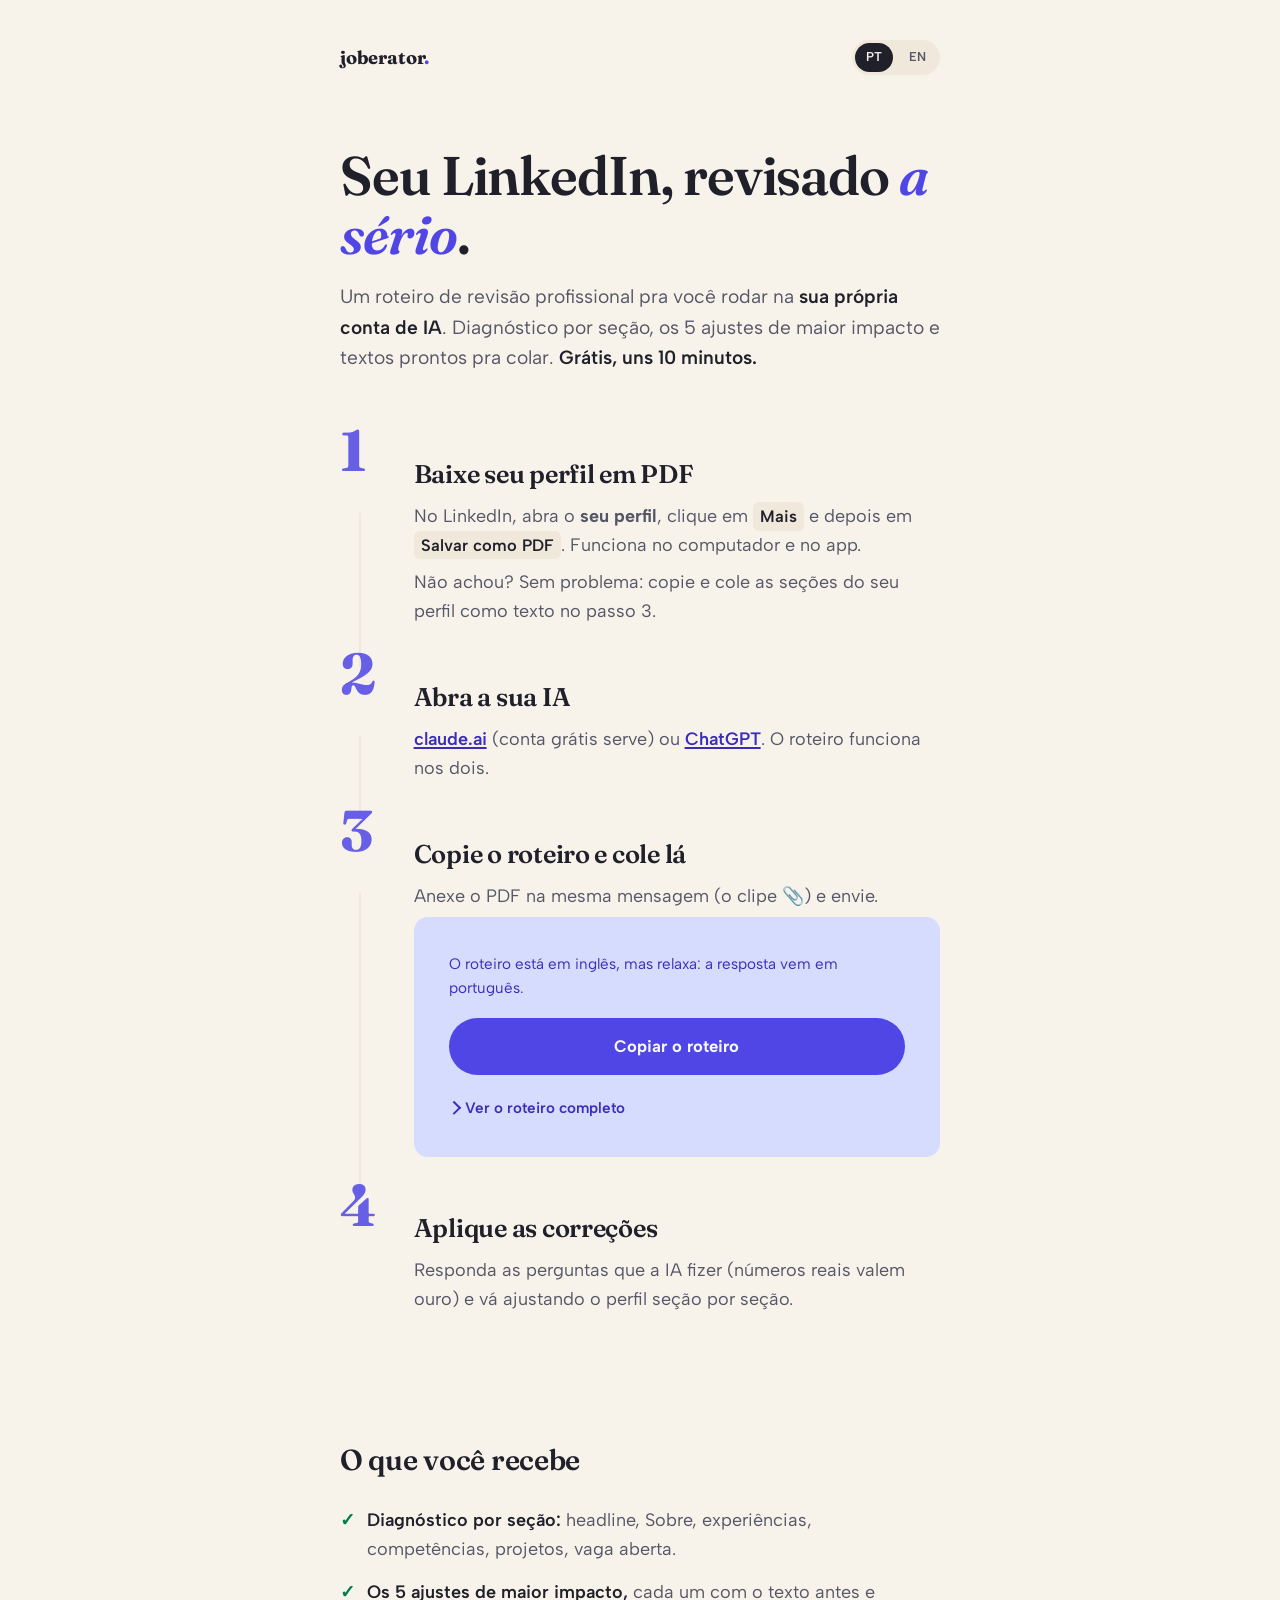
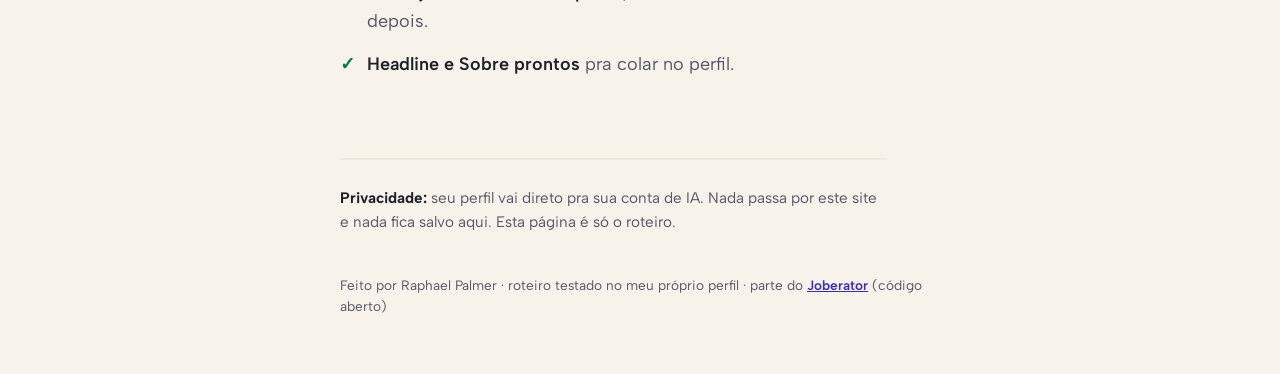
==== docs/index.html @ a7b94f17 "feat: profile-review skill + shareable bilingual guide page skills/profile-review/SKILL.md: review r" ====
<!DOCTYPE html>
<html lang="pt-BR" data-lang="pt">
<head>
<meta charset="UTF-8">
<meta name="viewport" content="width=device-width, initial-scale=1.0">
<title>Revisão de LinkedIn com IA · Joberator</title>
<meta name="description" content="Um roteiro de revisão profissional do seu perfil do LinkedIn, para rodar na sua própria conta de IA. Grátis, leva 10 minutos.">
<link rel="preconnect" href="https://fonts.googleapis.com">
<link rel="preconnect" href="https://fonts.gstatic.com" crossorigin>
<link href="https://fonts.googleapis.com/css2?family=Fraunces:opsz,wght@9..144,500;9..144,600;9..144,700&family=Albert+Sans:wght@400;500;600;700&display=swap" rel="stylesheet">
<style>
  :root {
    --paper: oklch(96.5% 0.012 85);
    --paper-deep: oklch(93.5% 0.02 85);
    --ink: oklch(25% 0.02 285);
    --ink-dim: oklch(46% 0.025 285);
    --accent: oklch(51% 0.23 277);
    --accent-deep: oklch(42% 0.21 277);
    --accent-soft: oklch(90% 0.045 277);
    --ok: oklch(52% 0.13 155);
    --radius: 14px;
  }
  * { margin: 0; padding: 0; box-sizing: border-box; }
  html { scroll-behavior: smooth; }
  body {
    background: var(--paper);
    color: var(--ink);
    font-family: "Albert Sans", sans-serif;
    font-size: clamp(1rem, 0.95rem + 0.3vw, 1.125rem);
    line-height: 1.6;
    -webkit-font-smoothing: antialiased;
  }
  /* language switching */
  html[data-lang="pt"] .en { display: none !important; }
  html[data-lang="en"] .pt { display: none !important; }

  .wrap {
    max-width: 680px;
    margin: 0 auto;
    padding: clamp(1.25rem, 4vw, 2.5rem);
  }

  header {
    display: flex;
    align-items: center;
    justify-content: space-between;
    padding-bottom: clamp(2.5rem, 8vw, 4.5rem);
  }
  .wordmark {
    font-family: "Fraunces", serif;
    font-weight: 700;
    font-size: 1.15rem;
    letter-spacing: -0.01em;
    color: var(--ink);
    text-decoration: none;
  }
  .wordmark span { color: var(--accent); }
  .lang-toggle {
    display: flex;
    gap: 0.25rem;
    background: var(--paper-deep);
    border-radius: 999px;
    padding: 0.2rem;
  }
  .lang-toggle button {
    font: inherit;
    font-size: 0.8rem;
    font-weight: 600;
    border: none;
    background: transparent;
    color: var(--ink-dim);
    padding: 0.25rem 0.7rem;
    border-radius: 999px;
    cursor: pointer;
  }
  .lang-toggle button[aria-pressed="true"] {
    background: var(--ink);
    color: var(--paper);
  }

  h1 {
    font-family: "Fraunces", serif;
    font-weight: 600;
    font-size: clamp(2.3rem, 6.5vw, 3.4rem);
    line-height: 1.08;
    letter-spacing: -0.02em;
    margin-bottom: 1.1rem;
  }
  h1 em {
    font-style: italic;
    color: var(--accent);
  }
  .lede {
    color: var(--ink-dim);
    font-size: clamp(1.05rem, 1rem + 0.4vw, 1.2rem);
    max-width: 34em;
  }
  .lede strong { color: var(--ink); font-weight: 600; }

  /* steps */
  .steps {
    list-style: none;
    margin: clamp(3rem, 9vw, 5rem) 0 0;
    counter-reset: step;
  }
  .steps li {
    counter-increment: step;
    position: relative;
    padding: 0 0 clamp(2.2rem, 6vw, 3.2rem) clamp(3.4rem, 9vw, 4.6rem);
  }
  .steps li::before {
    content: counter(step);
    position: absolute;
    left: 0;
    top: -0.55em;
    font-family: "Fraunces", serif;
    font-weight: 700;
    font-size: clamp(2.6rem, 7vw, 3.6rem);
    line-height: 1;
    color: var(--accent);
    opacity: 0.85;
  }
  .steps li:not(:last-child)::after {
    content: "";
    position: absolute;
    left: clamp(0.85rem, 2.4vw, 1.2rem);
    top: clamp(2.6rem, 7.5vw, 3.7rem);
    bottom: 0.6rem;
    width: 2px;
    background: var(--paper-deep);
  }
  .steps h2 {
    font-family: "Fraunces", serif;
    font-weight: 600;
    font-size: clamp(1.3rem, 3.5vw, 1.6rem);
    letter-spacing: -0.01em;
    margin-bottom: 0.45rem;
  }
  .steps p { color: var(--ink-dim); max-width: 32em; }
  .steps p + p { margin-top: 0.5rem; }
  .path {
    display: inline-block;
    background: var(--paper-deep);
    border-radius: 6px;
    padding: 0.05rem 0.45rem;
    font-weight: 600;
    font-size: 0.92em;
    color: var(--ink);
    white-space: nowrap;
  }
  .steps a { color: var(--accent-deep); font-weight: 600; text-decoration-thickness: 1.5px; text-underline-offset: 2px; }

  /* prompt block */
  .prompt-zone {
    background: var(--accent-soft);
    border-radius: var(--radius);
    padding: clamp(1.4rem, 4.5vw, 2.2rem);
    margin-top: 0.4rem;
  }
  .prompt-zone .hint {
    font-size: 0.95rem;
    color: var(--accent-deep);
    margin-bottom: 1.1rem;
    max-width: 30em;
  }
  .copy-btn {
    font: inherit;
    font-weight: 700;
    font-size: 1.05rem;
    width: 100%;
    border: none;
    border-radius: 999px;
    background: var(--accent);
    color: oklch(98% 0.005 277);
    padding: 0.95rem 1.6rem;
    cursor: pointer;
    transition: transform 0.15s cubic-bezier(0.22, 1, 0.36, 1), background 0.15s;
  }
  .copy-btn:hover { background: var(--accent-deep); }
  .copy-btn:active { transform: scale(0.985); }
  .copy-btn.done { background: var(--ok); }
  details { margin-top: 1.1rem; }
  summary {
    cursor: pointer;
    font-weight: 600;
    font-size: 0.95rem;
    color: var(--accent-deep);
    list-style: none;
    display: inline-flex;
    align-items: center;
    gap: 0.4rem;
  }
  summary::-webkit-details-marker { display: none; }
  summary::before {
    content: "";
    width: 0.5em; height: 0.5em;
    border-right: 2px solid currentColor;
    border-bottom: 2px solid currentColor;
    transform: rotate(-45deg);
    transition: transform 0.2s ease-out;
  }
  details[open] summary::before { transform: rotate(45deg); }
  pre {
    margin-top: 0.9rem;
    background: var(--paper);
    border-radius: 10px;
    padding: 1.1rem 1.2rem;
    font-size: 0.8rem;
    line-height: 1.55;
    white-space: pre-wrap;
    overflow-wrap: break-word;
    color: var(--ink-dim);
    max-height: 22rem;
    overflow-y: auto;
  }

  /* result list */
  .result {
    margin: clamp(3rem, 9vw, 4.5rem) 0 0;
  }
  .result h2 {
    font-family: "Fraunces", serif;
    font-weight: 600;
    font-size: clamp(1.4rem, 4vw, 1.8rem);
    letter-spacing: -0.01em;
    margin-bottom: 1rem;
  }
  .result ul { list-style: none; }
  .result li {
    padding: 0.45rem 0 0.45rem 1.7rem;
    position: relative;
    color: var(--ink-dim);
  }
  .result li::before {
    content: "✓";
    position: absolute;
    left: 0;
    color: var(--ok);
    font-weight: 700;
  }
  .result li strong { color: var(--ink); font-weight: 600; }

  .privacy {
    margin-top: clamp(3rem, 9vw, 4.5rem);
    border-top: 2px solid var(--paper-deep);
    padding-top: 1.6rem;
    font-size: 0.95rem;
    color: var(--ink-dim);
    max-width: 36em;
  }
  .privacy strong { color: var(--ink); }

  footer {
    margin-top: 2.5rem;
    padding-bottom: 1rem;
    font-size: 0.85rem;
    color: var(--ink-dim);
  }
  footer a { color: var(--accent-deep); font-weight: 600; }

  @media (prefers-reduced-motion: reduce) {
    * { transition: none !important; }
    html { scroll-behavior: auto; }
  }
</style>
</head>
<body>
<div class="wrap">

<header>
  <a class="wordmark" href="https://github.com/IvPalmer/joberator">joberator<span>.</span></a>
  <nav class="lang-toggle" aria-label="Idioma / Language">
    <button type="button" data-setlang="pt" aria-pressed="true">PT</button>
    <button type="button" data-setlang="en" aria-pressed="false">EN</button>
  </nav>
</header>

<main>
  <h1>
    <span class="pt">Seu LinkedIn, revisado <em>a sério</em>.</span>
    <span class="en">Your LinkedIn, reviewed <em>for real</em>.</span>
  </h1>
  <p class="lede">
    <span class="pt">Um roteiro de revisão profissional pra você rodar na <strong>sua própria conta de IA</strong>. Diagnóstico por seção, os 5 ajustes de maior impacto e textos prontos pra colar. <strong>Grátis, uns 10 minutos.</strong></span>
    <span class="en">A professional review script you run on <strong>your own AI account</strong>. Section-by-section diagnosis, the 5 highest-impact fixes, and ready-to-paste rewrites. <strong>Free, about 10 minutes.</strong></span>
  </p>

  <ol class="steps">
    <li>
      <h2>
        <span class="pt">Baixe seu perfil em PDF</span>
        <span class="en">Download your profile as PDF</span>
      </h2>
      <p>
        <span class="pt">No LinkedIn, abra o <strong>seu perfil</strong>, clique em <span class="path">Mais</span> e depois em <span class="path">Salvar como PDF</span>. Funciona no computador e no app.</span>
        <span class="en">On LinkedIn, open <strong>your profile</strong>, click <span class="path">More</span>, then <span class="path">Save to PDF</span>. Works on desktop and in the app.</span>
      </p>
      <p>
        <span class="pt">Não achou? Sem problema: copie e cole as seções do seu perfil como texto no passo 3.</span>
        <span class="en">Can't find it? No problem: copy and paste your profile sections as text in step 3.</span>
      </p>
    </li>
    <li>
      <h2>
        <span class="pt">Abra a sua IA</span>
        <span class="en">Open your AI</span>
      </h2>
      <p>
        <span class="pt"><a href="https://claude.ai" target="_blank" rel="noopener">claude.ai</a> (conta grátis serve) ou <a href="https://chatgpt.com" target="_blank" rel="noopener">ChatGPT</a>. O roteiro funciona nos dois.</span>
        <span class="en"><a href="https://claude.ai" target="_blank" rel="noopener">claude.ai</a> (a free account works) or <a href="https://chatgpt.com" target="_blank" rel="noopener">ChatGPT</a>. The script works with both.</span>
      </p>
    </li>
    <li>
      <h2>
        <span class="pt">Copie o roteiro e cole lá</span>
        <span class="en">Copy the script and paste it there</span>
      </h2>
      <p>
        <span class="pt">Anexe o PDF na mesma mensagem (o clipe 📎) e envie.</span>
        <span class="en">Attach the PDF to the same message (the 📎 clip) and send.</span>
      </p>
      <div class="prompt-zone">
        <p class="hint">
          <span class="pt">O roteiro está em inglês, mas relaxa: a resposta vem em português.</span>
          <span class="en">The script asks the AI to reply in your language.</span>
        </p>
        <button type="button" class="copy-btn" id="copyBtn">
          <span class="pt" data-idle="Copiar o roteiro" data-done="Copiado! Agora é só colar ✓">Copiar o roteiro</span>
          <span class="en" data-idle="Copy the script" data-done="Copied! Now paste it ✓">Copy the script</span>
        </button>
        <details>
          <summary>
            <span class="pt">Ver o roteiro completo</span>
            <span class="en">See the full script</span>
          </summary>
          <pre id="promptText">You are a senior career coach and LinkedIn optimization specialist. Review my LinkedIn profile rigorously and concretely. My profile is attached as a PDF export or pasted as text. If I haven't provided it yet, ask me for it before doing anything else.

Always respond in the language I write in (or the language of my profile).

## How to review

Evaluate each section against this rubric, in this order:

1. HEADLINE - It should be a searchable formula, not a job title: role + core tools/skills + differentiator + location or remote signal (example shape: "Senior Data Engineer | Python, SQL, AWS | AI Pipelines | Remote LATAM"). Recruiters search keywords; the headline is the highest-weight field.

2. ABOUT - The first 2 lines must hook (everything below is hidden behind "see more"). Concrete scope and outcomes, with numbers. No buzzword soup ("passionate", "results-driven"). End with what I'm looking for. Every claim must be backed elsewhere in the profile (don't let me claim fluency my Languages section contradicts).

3. EXPERIENCE - Titles should match what recruiters actually type into search filters (title filters only match the position-title field). Suggest aligned, defensible titles; adding scope in parentheses is fine, like "Analyst (Data Engineering)". Warn me against retitles a background check would contradict, especially on older roles. Employment type (full-time vs contract) must be accurate. Each role needs 2-4 bullets with real numbers (metrics, scale, impact): flag any bullet without one and ask me for the number instead of inventing it. Tell me to strip internal/confidential system or people names while keeping the metrics.

4. SKILLS - Only pin or feature skills I could defend in a live interview. Lead with disciplines (like "Data Engineering") over tools. The top 3 pinned matter most. 15-25 relevant skills beat 50 noisy ones. Flag anything that looks like keyword stuffing.

5. PROJECTS & FEATURED - Recent, real, defensible. Public repos or demos should be linked. Junior-era artifacts that undercut my seniority should go. No self-deprecating copy. Dates must be accurate.

6. OPEN TO WORK - If I'm job searching: is it enabled (a recruiter-only mode exists)? Are all job-title slots filled with titles that exist in LinkedIn's own taxonomy? Employment types, locations + remote, and start date set?

7. CONSISTENCY - My headline, titles, and dates should match my resume, personal site, and GitHub. Flag mismatches I should fix everywhere at once.

8. BILINGUAL PROFILES (if relevant) - LinkedIn supports per-language profile versions: headline, About, and experience descriptions are per-language; skills, education, languages, and featured are shared. If I work in a non-English market but want international reach, recommend an English primary + local-language secondary, and review both.

## Output format

1. SCORECARD - one line per rubric section: solid / needs work / missing, with a one-clause reason.
2. TOP 5 FIXES - ordered by impact, each with a concrete before → after rewrite I can paste.
3. HEADLINE & ABOUT REWRITES - 2 headline options and 1 full About proposal.
4. QUESTIONS FOR ME - missing metrics, target roles, target market. Ask, don't invent.

Be direct, don't flatter. If a section is fine, say so in one line and move on.</pre>
        </details>
      </div>
    </li>
    <li>
      <h2>
        <span class="pt">Aplique as correções</span>
        <span class="en">Apply the fixes</span>
      </h2>
      <p>
        <span class="pt">Responda as perguntas que a IA fizer (números reais valem ouro) e vá ajustando o perfil seção por seção.</span>
        <span class="en">Answer the AI's follow-up questions (real numbers are gold) and update your profile section by section.</span>
      </p>
    </li>
  </ol>

  <section class="result">
    <h2>
      <span class="pt">O que você recebe</span>
      <span class="en">What you get</span>
    </h2>
    <ul>
      <li>
        <span class="pt"><strong>Diagnóstico por seção:</strong> headline, Sobre, experiências, competências, projetos, vaga aberta.</span>
        <span class="en"><strong>Section-by-section diagnosis:</strong> headline, About, experience, skills, projects, Open to Work.</span>
      </li>
      <li>
        <span class="pt"><strong>Os 5 ajustes de maior impacto,</strong> cada um com o texto antes e depois.</span>
        <span class="en"><strong>The 5 highest-impact fixes,</strong> each with a before-and-after rewrite.</span>
      </li>
      <li>
        <span class="pt"><strong>Headline e Sobre prontos</strong> pra colar no perfil.</span>
        <span class="en"><strong>Ready-to-paste headline and About</strong> proposals.</span>
      </li>
    </ul>
  </section>

  <p class="privacy">
    <span class="pt"><strong>Privacidade:</strong> seu perfil vai direto pra sua conta de IA. Nada passa por este site e nada fica salvo aqui. Esta página é só o roteiro.</span>
    <span class="en"><strong>Privacy:</strong> your profile goes straight to your own AI account. Nothing passes through this site and nothing is stored here. This page is just the script.</span>
  </p>
</main>

<footer>
  <span class="pt">Feito por Raphael Palmer · roteiro testado no meu próprio perfil · parte do <a href="https://github.com/IvPalmer/joberator" target="_blank" rel="noopener">Joberator</a> (código aberto)</span>
  <span class="en">Made by Raphael Palmer · script battle-tested on my own profile · part of <a href="https://github.com/IvPalmer/joberator" target="_blank" rel="noopener">Joberator</a> (open source)</span>
</footer>

</div>

<script>
  var TITLES = {
    pt: "Revisão de LinkedIn com IA · Joberator",
    en: "AI LinkedIn Profile Review · Joberator"
  };

  function setLang(lang) {
    document.documentElement.dataset.lang = lang;
    document.documentElement.lang = lang === "pt" ? "pt-BR" : "en";
    document.title = TITLES[lang];
    document.querySelectorAll("[data-setlang]").forEach(function (b) {
      b.setAttribute("aria-pressed", String(b.dataset.setlang === lang));
    });
    try { localStorage.setItem("lang", lang); } catch (e) {}
  }

  document.querySelectorAll("[data-setlang]").forEach(function (b) {
    b.addEventListener("click", function () { setLang(b.dataset.setlang); });
  });

  try {
    var saved = localStorage.getItem("lang");
    if (saved === "en" || saved === "pt") setLang(saved);
  } catch (e) {}

  var btn = document.getElementById("copyBtn");
  btn.addEventListener("click", function () {
    var text = document.getElementById("promptText").textContent;
    function done() {
      btn.classList.add("done");
      btn.querySelectorAll("span").forEach(function (s) { s.textContent = s.dataset.done; });
      setTimeout(function () {
        btn.classList.remove("done");
        btn.querySelectorAll("span").forEach(function (s) { s.textContent = s.dataset.idle; });
      }, 2600);
    }
    if (navigator.clipboard && navigator.clipboard.writeText) {
      navigator.clipboard.writeText(text).then(done, function () { fallback(); });
    } else {
      fallback();
    }
    function fallback() {
      var ta = document.createElement("textarea");
      ta.value = text;
      ta.style.position = "fixed";
      ta.style.opacity = "0";
      document.body.appendChild(ta);
      ta.select();
      try { document.execCommand("copy"); done(); } catch (e) {}
      document.body.removeChild(ta);
    }
  });
</script>
</body>
</html>
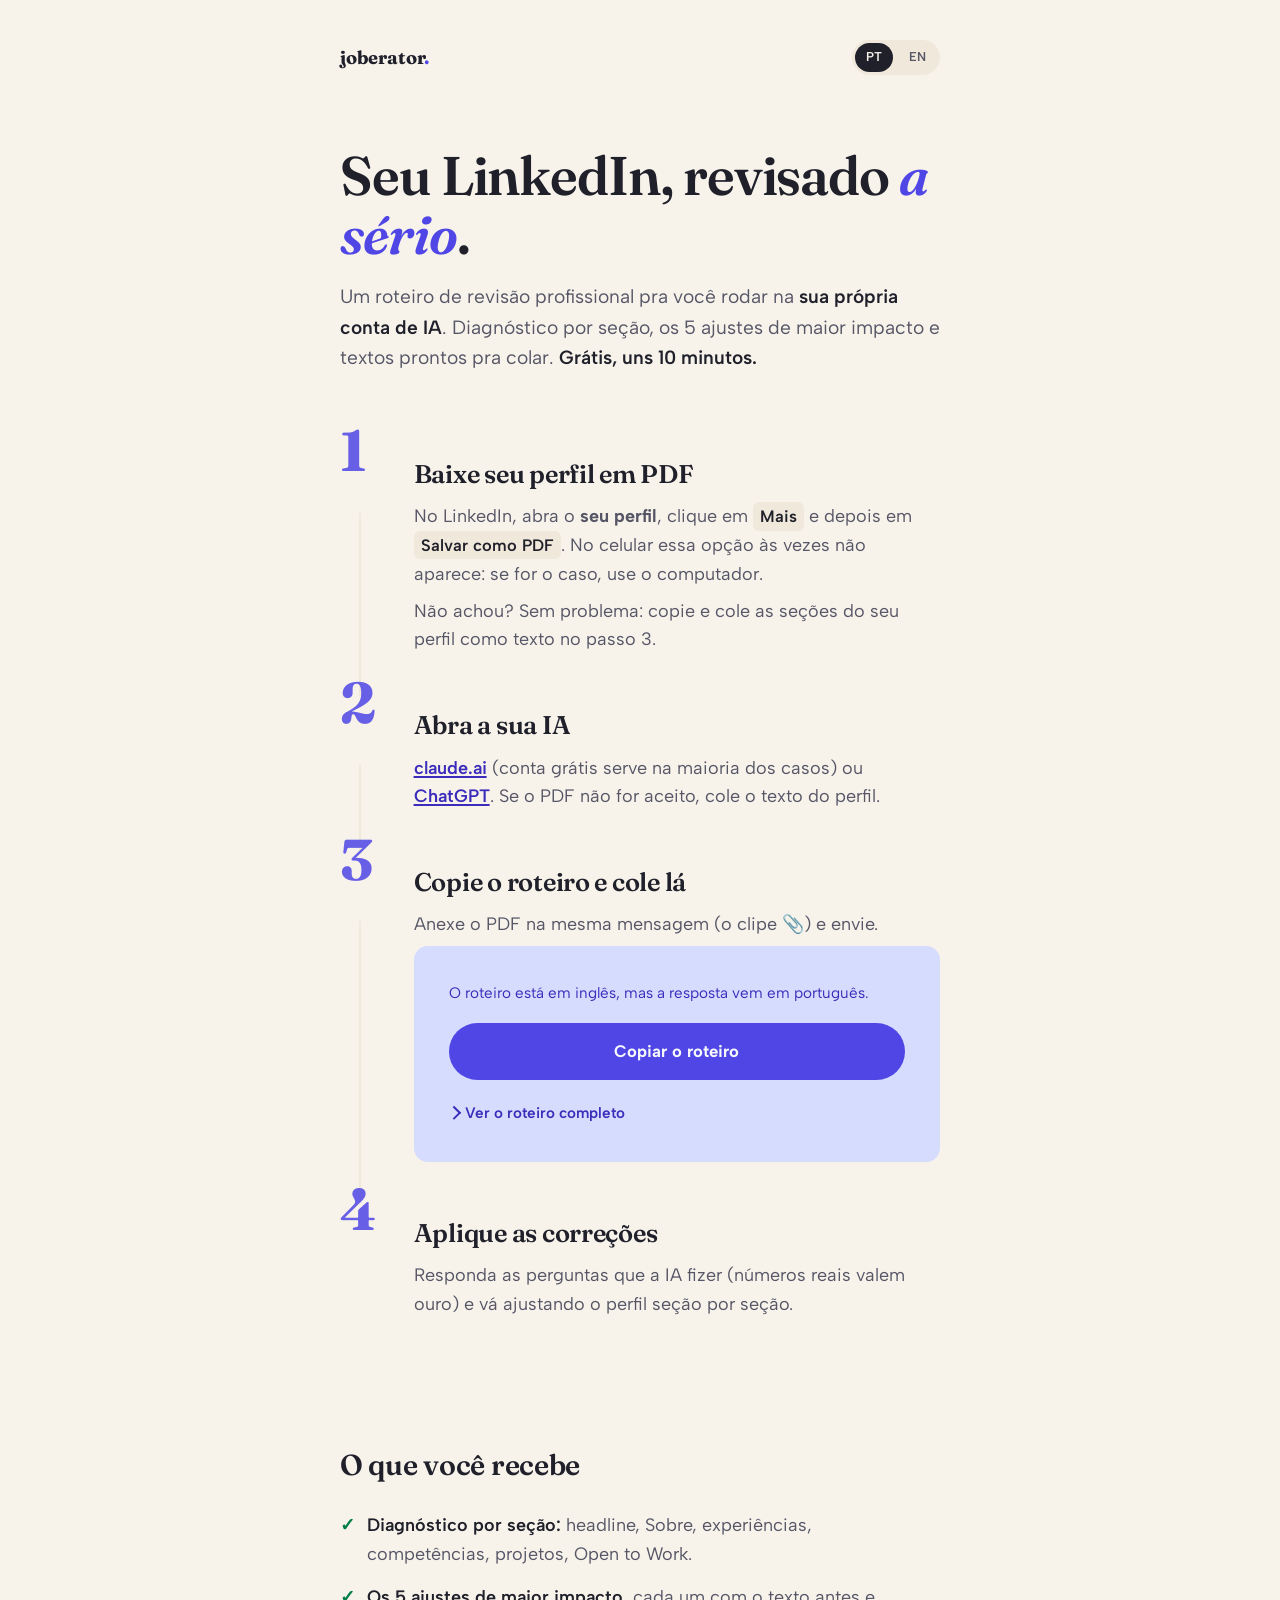
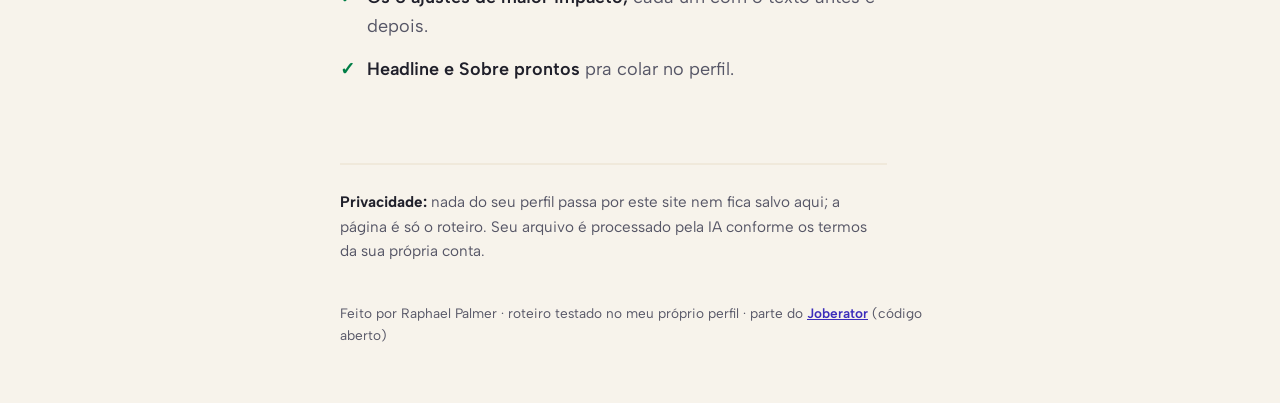
==== commit 52f81437: "fix: codex review pass on review page + skill Mobile Save-to-PDF caveat, OTW no-stuffing wording, so" ====
--- a/docs/index.html
+++ b/docs/index.html
@@ -258,6 +258,12 @@
   }
   footer a { color: var(--accent-deep); font-weight: 600; }
 
+  :is(a, button, summary):focus-visible {
+    outline: 3px solid var(--accent);
+    outline-offset: 2px;
+    border-radius: 4px;
+  }
+
   @media (prefers-reduced-motion: reduce) {
     * { transition: none !important; }
     html { scroll-behavior: auto; }
@@ -292,8 +298,8 @@
         <span class="en">Download your profile as PDF</span>
       </h2>
       <p>
-        <span class="pt">No LinkedIn, abra o <strong>seu perfil</strong>, clique em <span class="path">Mais</span> e depois em <span class="path">Salvar como PDF</span>. Funciona no computador e no app.</span>
-        <span class="en">On LinkedIn, open <strong>your profile</strong>, click <span class="path">More</span>, then <span class="path">Save to PDF</span>. Works on desktop and in the app.</span>
+        <span class="pt">No LinkedIn, abra o <strong>seu perfil</strong>, clique em <span class="path">Mais</span> e depois em <span class="path">Salvar como PDF</span>. No celular essa opção às vezes não aparece: se for o caso, use o computador.</span>
+        <span class="en">On LinkedIn, open <strong>your profile</strong>, click <span class="path">More</span>, then <span class="path">Save to PDF</span>. The option sometimes doesn't show on mobile: if so, use a computer.</span>
       </p>
       <p>
         <span class="pt">Não achou? Sem problema: copie e cole as seções do seu perfil como texto no passo 3.</span>
@@ -306,8 +312,8 @@
         <span class="en">Open your AI</span>
       </h2>
       <p>
-        <span class="pt"><a href="https://claude.ai" target="_blank" rel="noopener">claude.ai</a> (conta grátis serve) ou <a href="https://chatgpt.com" target="_blank" rel="noopener">ChatGPT</a>. O roteiro funciona nos dois.</span>
-        <span class="en"><a href="https://claude.ai" target="_blank" rel="noopener">claude.ai</a> (a free account works) or <a href="https://chatgpt.com" target="_blank" rel="noopener">ChatGPT</a>. The script works with both.</span>
+        <span class="pt"><a href="https://claude.ai" target="_blank" rel="noopener">claude.ai</a> (conta grátis serve na maioria dos casos) ou <a href="https://chatgpt.com" target="_blank" rel="noopener">ChatGPT</a>. Se o PDF não for aceito, cole o texto do perfil.</span>
+        <span class="en"><a href="https://claude.ai" target="_blank" rel="noopener">claude.ai</a> (a free account usually works) or <a href="https://chatgpt.com" target="_blank" rel="noopener">ChatGPT</a>. If the PDF isn't accepted, paste your profile as text.</span>
       </p>
     </li>
     <li>
@@ -321,10 +327,10 @@
       </p>
       <div class="prompt-zone">
         <p class="hint">
-          <span class="pt">O roteiro está em inglês, mas relaxa: a resposta vem em português.</span>
+          <span class="pt">O roteiro está em inglês, mas a resposta vem em português.</span>
           <span class="en">The script asks the AI to reply in your language.</span>
         </p>
-        <button type="button" class="copy-btn" id="copyBtn">
+        <button type="button" class="copy-btn" id="copyBtn" aria-live="polite">
           <span class="pt" data-idle="Copiar o roteiro" data-done="Copiado! Agora é só colar ✓">Copiar o roteiro</span>
           <span class="en" data-idle="Copy the script" data-done="Copied! Now paste it ✓">Copy the script</span>
         </button>
@@ -351,11 +357,13 @@
 
 5. PROJECTS & FEATURED - Recent, real, defensible. Public repos or demos should be linked. Junior-era artifacts that undercut my seniority should go. No self-deprecating copy. Dates must be accurate.
 
-6. OPEN TO WORK - If I'm job searching: is it enabled (a recruiter-only mode exists)? Are all job-title slots filled with titles that exist in LinkedIn's own taxonomy? Employment types, locations + remote, and start date set?
+6. OPEN TO WORK - If I'm job searching: is it enabled (a recruiter-only mode exists)? Are the job-title slots filled with aligned titles that exist in LinkedIn's own taxonomy (no unrelated titles just to fill space)? Employment types, locations + remote, and start date set?
 
 7. CONSISTENCY - My headline, titles, and dates should match my resume, personal site, and GitHub. Flag mismatches I should fix everywhere at once.
 
-8. BILINGUAL PROFILES (if relevant) - LinkedIn supports per-language profile versions: headline, About, and experience descriptions are per-language; skills, education, languages, and featured are shared. If I work in a non-English market but want international reach, recommend an English primary + local-language secondary, and review both.
+8. BILINGUAL PROFILES (if relevant) - LinkedIn supports per-language profile versions: key text fields (headline, About, experience descriptions) are per-language, while most structured sections are shared. If I work in a non-English market but want international reach, recommend an English primary + local-language secondary, and review both visible versions.
+
+If the provided PDF or text omits sections, list which sections are missing and ask me to paste them.
 
 ## Output format
 
@@ -387,7 +395,7 @@
     </h2>
     <ul>
       <li>
-        <span class="pt"><strong>Diagnóstico por seção:</strong> headline, Sobre, experiências, competências, projetos, vaga aberta.</span>
+        <span class="pt"><strong>Diagnóstico por seção:</strong> headline, Sobre, experiências, competências, projetos, Open to Work.</span>
         <span class="en"><strong>Section-by-section diagnosis:</strong> headline, About, experience, skills, projects, Open to Work.</span>
       </li>
       <li>
@@ -402,8 +410,8 @@
   </section>
 
   <p class="privacy">
-    <span class="pt"><strong>Privacidade:</strong> seu perfil vai direto pra sua conta de IA. Nada passa por este site e nada fica salvo aqui. Esta página é só o roteiro.</span>
-    <span class="en"><strong>Privacy:</strong> your profile goes straight to your own AI account. Nothing passes through this site and nothing is stored here. This page is just the script.</span>
+    <span class="pt"><strong>Privacidade:</strong> nada do seu perfil passa por este site nem fica salvo aqui; a página é só o roteiro. Seu arquivo é processado pela IA conforme os termos da sua própria conta.</span>
+    <span class="en"><strong>Privacy:</strong> none of your profile data passes through this site or is stored here; this page is just the script. Your file is processed by the AI under your own account's terms.</span>
   </p>
 </main>
 
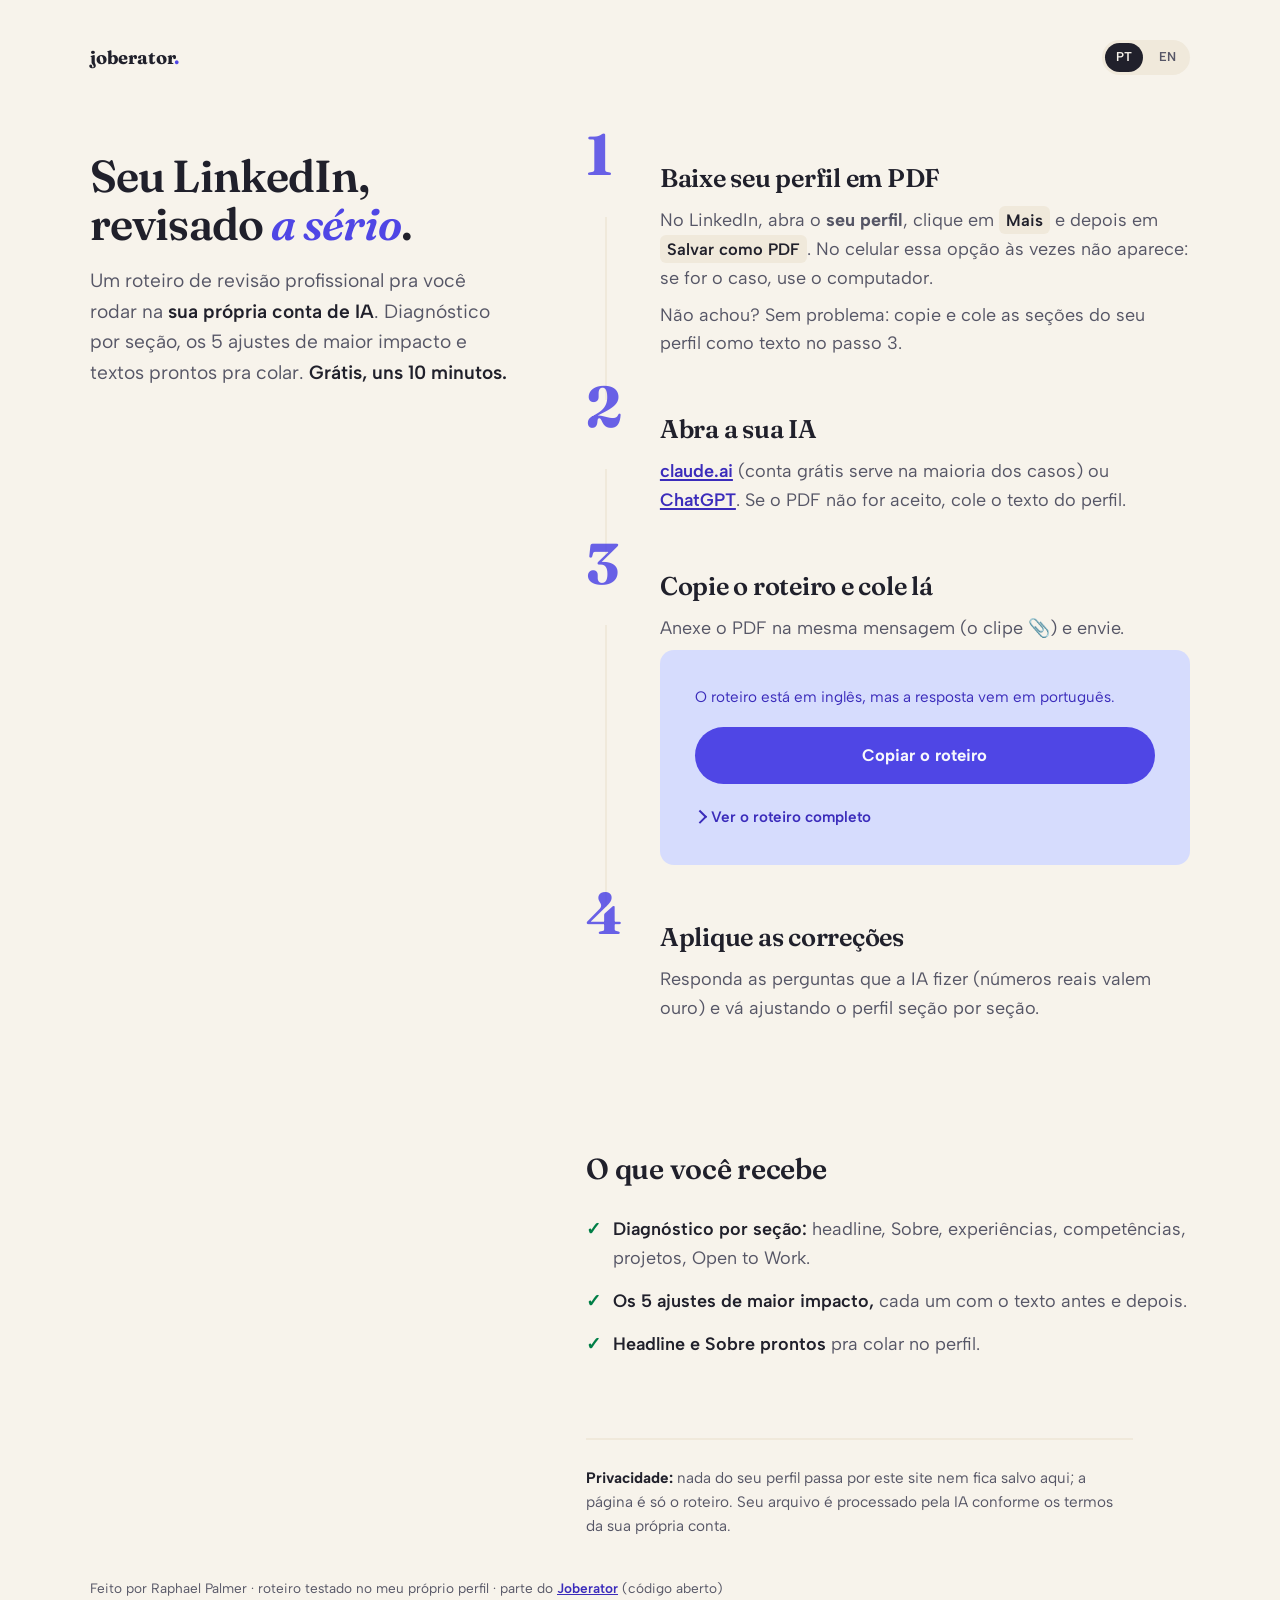
==== commit cf372002: "feat: two-column desktop layout for review page Sticky hero rail + steps column at >=1024px (wraps r" ====
--- a/docs/index.html
+++ b/docs/index.html
@@ -258,6 +258,24 @@
   }
   footer a { color: var(--accent-deep); font-weight: 600; }
 
+  /* desktop: two-column editorial layout, sticky hero rail */
+  @media (min-width: 1024px) {
+    .wrap { max-width: 1180px; }
+    .layout {
+      display: grid;
+      grid-template-columns: minmax(0, 0.82fr) minmax(0, 1.18fr);
+      column-gap: clamp(3rem, 6vw, 7rem);
+    }
+    .rail-inner {
+      position: sticky;
+      top: clamp(2.5rem, 6vh, 4.5rem);
+    }
+    .rail .lede { margin-bottom: 0; }
+    .content .steps { margin-top: 0.4rem; }
+    h1 { font-size: clamp(2.8rem, 3.4vw, 3.9rem); }
+    header { padding-bottom: clamp(3rem, 6vw, 5rem); }
+  }
+
   :is(a, button, summary):focus-visible {
     outline: 3px solid var(--accent);
     outline-offset: 2px;
@@ -281,16 +299,21 @@
   </nav>
 </header>
 
-<main>
-  <h1>
-    <span class="pt">Seu LinkedIn, revisado <em>a sério</em>.</span>
-    <span class="en">Your LinkedIn, reviewed <em>for real</em>.</span>
-  </h1>
-  <p class="lede">
-    <span class="pt">Um roteiro de revisão profissional pra você rodar na <strong>sua própria conta de IA</strong>. Diagnóstico por seção, os 5 ajustes de maior impacto e textos prontos pra colar. <strong>Grátis, uns 10 minutos.</strong></span>
-    <span class="en">A professional review script you run on <strong>your own AI account</strong>. Section-by-section diagnosis, the 5 highest-impact fixes, and ready-to-paste rewrites. <strong>Free, about 10 minutes.</strong></span>
-  </p>
-
+<main class="layout">
+  <div class="rail">
+    <div class="rail-inner">
+      <h1>
+        <span class="pt">Seu LinkedIn, revisado <em>a sério</em>.</span>
+        <span class="en">Your LinkedIn, reviewed <em>for real</em>.</span>
+      </h1>
+      <p class="lede">
+        <span class="pt">Um roteiro de revisão profissional pra você rodar na <strong>sua própria conta de IA</strong>. Diagnóstico por seção, os 5 ajustes de maior impacto e textos prontos pra colar. <strong>Grátis, uns 10 minutos.</strong></span>
+        <span class="en">A professional review script you run on <strong>your own AI account</strong>. Section-by-section diagnosis, the 5 highest-impact fixes, and ready-to-paste rewrites. <strong>Free, about 10 minutes.</strong></span>
+      </p>
+    </div>
+  </div>
+
+  <div class="content">
   <ol class="steps">
     <li>
       <h2>
@@ -413,6 +436,7 @@
     <span class="pt"><strong>Privacidade:</strong> nada do seu perfil passa por este site nem fica salvo aqui; a página é só o roteiro. Seu arquivo é processado pela IA conforme os termos da sua própria conta.</span>
     <span class="en"><strong>Privacy:</strong> none of your profile data passes through this site or is stored here; this page is just the script. Your file is processed by the AI under your own account's terms.</span>
   </p>
+  </div>
 </main>
 
 <footer>
